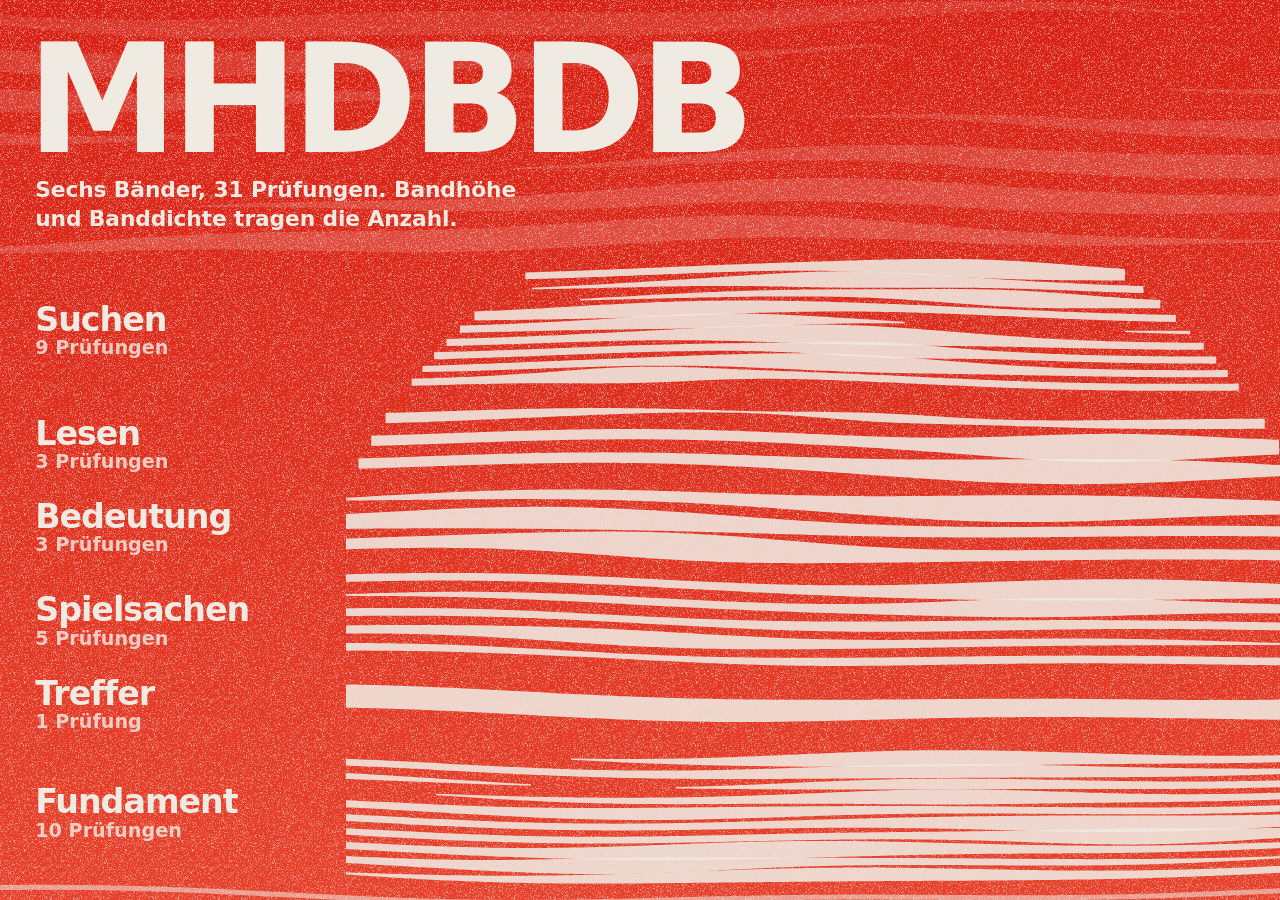
==== prototype/helio-mhdbdb.html @ a0b66c88 "Implement Helio day Gestalten for MHDBDB and Promptotyping; restyle overview in Helio Co-Authored-By" ====
<meta charset="utf-8">
<meta name="viewport" content="width=device-width, initial-scale=1">
<html lang="de">
<title>MHDBDB · Helio</title>
<style>
/* Helio: two inks only. Red ground #d81e12..#e8402a, warm off-white #efeae2.
   Every intermediate value comes from transparency or grain, never from a third hue. */
* { box-sizing: border-box; }
html, body { height: 100%; }
body {
  margin: 0;
  overflow: hidden;
  background: #dd2c1b;
  color: #efeae2;
  font-family: system-ui, -apple-system, 'Segoe UI', Roboto, sans-serif;
  -webkit-user-select: none;
  user-select: none;
  -webkit-text-size-adjust: 100%;
}
canvas { position: fixed; inset: 0; width: 100%; height: 100%; }
#motiv { z-index: 0; }
/* the grain sits above everything, so type and motif share one printed surface */
#korn { z-index: 40; pointer-events: none; mix-blend-mode: normal; }

.szene {
  position: fixed;
  inset: 0;
  z-index: 10;
  display: none;
  overflow: hidden; /* bleed: display type is cut by the frame, never shrunk to fit */
}
.szene.offen { display: block; }

.kopf {
  position: absolute;
  top: clamp(1.4rem, 4vh, 3rem);
  left: 0;
  right: 0;
  padding: 0 clamp(.9rem, 3vw, 2.2rem);
  pointer-events: none;
  z-index: 12;
}
.riesig {
  margin: 0;
  font-weight: 900;
  letter-spacing: -.045em;
  line-height: .84;
  font-size: clamp(3rem, 15vw, 9.5rem);
  margin-left: -.055em; /* optical bleed past the left edge */
  overflow-wrap: anywhere;
}
.szene.kompakt .riesig { font-size: clamp(2.2rem, 8vw, 4.6rem); }
.szene.kompakt .kopf .still { display: none; }
/* Small type stays bold and >= 19px: off-white on this red only clears WCAG
   at the large-text threshold (3:1), so nothing here drops below it. */
.still {
  margin: .7rem 0 0;
  font-weight: 700;
  font-size: clamp(1.2rem, 1.7vw, 1.4rem);
  line-height: 1.35;
  max-width: 34ch;
  letter-spacing: -.005em;
}

.reihen { position: absolute; inset: 0; z-index: 11; pointer-events: none; }
/* A row is the hitbox and never moves. Only the band painted beneath it travels. */
.reihe {
  position: absolute;
  left: 0;
  width: 100%;
  min-height: 44px;
  display: flex;
  align-items: center;
  padding: 0 clamp(.9rem, 3vw, 2.2rem);
  background: none;
  border: 0;
  color: #efeae2;
  font: inherit;
  text-align: left;
  cursor: pointer;
  pointer-events: auto;
}
.reihe .spalte { display: flex; flex-direction: column; gap: .12em; }
.reihe .wort {
  font-weight: 900;
  letter-spacing: -.03em;
  line-height: 1;
  font-size: clamp(1.15rem, 2.6vw, 2.1rem);
  overflow-wrap: anywhere;
}
.reihe .zahl { font-weight: 700; font-size: 1.2rem; line-height: 1; opacity: .82; }
.reihe:focus-visible { outline: 3px solid #efeae2; outline-offset: -5px; }

.zurueck {
  position: absolute;
  top: clamp(.7rem, 2.4vh, 1.6rem);
  right: clamp(.7rem, 2.4vw, 1.6rem);
  width: 56px;
  height: 56px;
  z-index: 30;
  background: none;
  border: 0;
  color: #efeae2;
  font-family: inherit;
  font-weight: 900;
  font-size: 2rem;
  line-height: 1;
  cursor: pointer;
}
.zurueck:focus-visible { outline: 3px solid #efeae2; outline-offset: -4px; }

#fok-flaeche {
  position: absolute;
  inset: 0;
  padding: clamp(4.5rem, 12vh, 8rem) clamp(.9rem, 3vw, 2.2rem) clamp(6rem, 14vh, 9rem);
  display: flex;
  flex-direction: column;
  justify-content: center;
  cursor: pointer;
  z-index: 11;
}
#fok-wort {
  margin: 0;
  font-weight: 900;
  letter-spacing: -.05em;
  line-height: .82;
  font-size: clamp(3.4rem, 19vw, 12rem);
  margin-left: -.06em;
  overflow-wrap: anywhere;
}
#fok-satz { max-width: 30ch; }
#fok-stufen {
  list-style: none;
  margin: clamp(1.4rem, 4vh, 2.6rem) 0 0;
  padding: 0;
  max-width: 46rem;
}
#fok-stufen li { display: flex; align-items: center; gap: .9rem; margin-bottom: .55rem; }
/* the three stations of every spec as a growing band: prepare, act, assert */
#fok-stufen .balken {
  height: 13px;
  flex: 0 0 auto;
  width: var(--w);
  background: #efeae2;
  opacity: var(--o);
}
#fok-stufen .txt { font-weight: 700; font-size: clamp(1.2rem, 1.6vw, 1.35rem); }
#fok-spec {
  margin: clamp(1.1rem, 3vh, 2rem) 0 0;
  font-family: ui-monospace, 'Cascadia Mono', Consolas, monospace;
  font-weight: 700;
  font-size: 1.2rem;
  letter-spacing: -.01em;
}
.hinweis {
  position: absolute;
  left: clamp(.9rem, 3vw, 2.2rem);
  right: clamp(.9rem, 3vw, 2.2rem);
  bottom: clamp(4.6rem, 8vh, 5.4rem);
  margin: 0;
  max-width: none;
  z-index: 12;
  pointer-events: none;
}
#fok-nav {
  position: absolute;
  left: clamp(.5rem, 2vw, 1.6rem);
  bottom: clamp(.5rem, 2vh, 1.4rem);
  display: flex;
  gap: .4rem;
  z-index: 30;
}
#fok-nav button {
  min-width: 64px;
  min-height: 48px;
  background: none;
  border: 0;
  color: #efeae2;
  font-family: inherit;
  font-weight: 900;
  font-size: 1.7rem;
  cursor: pointer;
}
#fok-nav button:focus-visible { outline: 3px solid #efeae2; outline-offset: -4px; }
#fok-nav button[disabled] { opacity: .35; cursor: default; }
</style>

<canvas id="motiv" aria-hidden="true"></canvas>
<canvas id="korn" aria-hidden="true"></canvas>

<section id="uebersicht" class="szene offen" aria-label="Übersicht, sechs Bänder">
  <div class="kopf">
    <h1 class="riesig">MHDBDB</h1>
    <p class="still">Sechs Bänder, 31 Prüfungen. Bandhöhe und Banddichte tragen die Anzahl.</p>
  </div>
  <div class="reihen" id="kat-reihen"></div>
</section>

<section id="kategorie" class="szene" aria-label="Kategorie" inert>
  <div class="kopf">
    <h2 class="riesig" id="kat-wort"></h2>
    <p class="still" id="kat-still"></p>
  </div>
  <div class="reihen" id="test-reihen"></div>
  <button class="zurueck" id="kat-zu" aria-label="Zurück zur Übersicht">↑</button>
</section>

<section id="fokus" class="szene" aria-label="Einzelner Test" inert>
  <div id="fok-flaeche">
    <p class="riesig" id="fok-wort"></p>
    <p class="still" id="fok-satz"></p>
    <ol id="fok-stufen"></ol>
    <p id="fok-spec"></p>
  </div>
  <p class="still hinweis" id="fok-hinweis"></p>
  <div id="fok-nav">
    <button type="button" id="fok-vor" aria-label="Vorheriger Test">←</button>
    <button type="button" id="fok-nach" aria-label="Nächster Test">→</button>
  </div>
  <button class="zurueck" id="fok-zu" aria-label="Zurück zur Kategorie">↑</button>
</section>

<script>
const ROOMS = [
  { wort: 'Suchen', tests: [
    { w: 'Finden', s: 'Die Suche findet dein Wort, auch wenn du nur fast richtig liegst.', f: 'search-engine' },
    { w: 'Vereinfachen', s: 'ô und æ werden vor jeder Suche zu o und a, überall gleich.', f: 'search-normalization' },
    { w: 'Sechs Wege', s: 'Autoren, Werke, Wörter, Begriffe, Gattungen, Namen, alle sechs Suchen liefern.', f: 'search-with-corpus' },
    { w: 'Genau', s: 'Markiert wird genau dein Wort, keine Wörter, die es nur enthalten.', f: 'lemma-matching' },
    { w: 'Teile', s: 'wein findet alle Wörter, in denen wein steckt.', f: 'word-component-search' },
    { w: 'Nähe', s: 'Zwei Wörter nah beieinander, der Abstand wird richtig gemessen.', f: 'proximity-and-resolution' },
    { w: 'Vers', s: 'minne und herze im selben Vers finden.', f: 'multi-lemma-verse' },
    { w: 'Doppelt', s: 'Gibt es ein Wort zweimal, gewinnt das häufigere, wechseln geht immer.', f: 'cooccurrence-ranking' },
    { w: 'Übergabe', s: 'Springst du aus einer Liste in die Suche, kommt genau dein Wort an.', f: 'lemma-occurrence-handoff' },
  ]},
  { wort: 'Lesen', tests: [
    { w: 'Leuchten', s: 'Dein gesuchtes Wort leuchtet farbig im alten Text.', f: 'reading-view' },
    { w: 'Zählen', s: 'Alle Teile des Systems zählen die Wortpositionen exakt gleich.', f: 'position-parity' },
    { w: 'Merken', s: 'Ein gelesener Text ist beim zweiten Mal sofort wieder da.', f: 'tei-caching' },
  ]},
  { wort: 'Bedeutung', tests: [
    { w: 'Zuhause', s: 'Jedes Wort hat eine eigene Seite mit Fundstellen und Links.', f: 'lemma-page' },
    { w: 'Blättern', s: 'Von A bis Z, und jede Stelle hat eine merkbare Adresse.', f: 'woerterbuch' },
    { w: 'Fäden', s: 'Vom Werk zum Autor, vom Wort zum Begriff, alles verknüpft.', f: 'cross-reference-test' },
  ]},
  { wort: 'Spielsachen', tests: [
    { w: 'Reime', s: 'gân reimt auf begân, muot auf guot.', f: 'rhyme-dictionary' },
    { w: 'Enden', s: 'Eine Zählung darüber, wie Verse aufhören.', f: 'verse-ending-profile' },
    { w: 'Namen', s: 'Wie Figuren in den Geschichten genannt werden, mit Belegen.', f: 'naming-explorer' },
    { w: 'Einmal', s: 'Wörter, die im ganzen Korpus nur ein einziges Mal vorkommen.', f: 'hapax-legomena' },
    { w: 'Flut', s: 'Auch riesige Begriffsmengen frieren die Seite nicht ein.', f: 'concept-distribution' },
  ]},
  { wort: 'Treffer', tests: [
    { w: 'Tabelle', s: 'Treffer als Liste oder Tabelle, sortierbar, mitnehmbar, gemerkt.', f: 'results-table' },
  ]},
  { wort: 'Fundament', tests: [
    { w: 'Start', s: 'Die Startseite lädt ohne Fehler, die Suche geht sofort.', f: 'main-site' },
    { w: 'Fangen', s: 'Geht etwas schief, kommt eine Meldung, die Seite lebt weiter.', f: 'error-handling' },
    { w: 'Laden', s: 'Der Korpus mit allen Texten lädt zuverlässig.', f: 'corpus' },
    { w: '667', s: 'Alle 667 Texte kommen wirklich an.', f: 'playground-corpus' },
    { w: 'Werkstatt', s: 'Der Datenbereich startet mit allen Bausteinen.', f: 'playground' },
    { w: 'Register', s: 'Die großen Register laden schnell und vollständig.', f: 'playground-authority-index' },
    { w: 'Rahmen', s: 'Menü und Fußzeile funktionieren auf jeder Unterseite.', f: 'site-chrome' },
    { w: 'Daheim', s: 'Keine fremden Server, alle Bausteine liegen bei der Seite.', f: 'vendor' },
    { w: 'Handy', s: 'Auch auf Handy und Tablet gut bedienbar.', f: 'visual-mobile-test' },
    { w: 'Gleich', s: 'Python und JavaScript vereinfachen Wörter exakt gleich.', f: 'normalization-parity' },
  ]},
];

/* Formal structure of every spec as a three-station process:
   prepare → act → assert. Drawn as a band that grows to full width. */
const STEPS = {
  'search-engine': ['Wort tippen', 'Index befragen', 'Nächstes prüfen'],
  'search-normalization': ['Sonderzeichen rein', 'vereinfachen', 'Gleichheit prüfen'],
  'search-with-corpus': ['Suchart wählen', 'suchen', 'Treffer zählen'],
  'lemma-matching': ['Text laden', 'Wort markieren', 'exakt zählen'],
  'word-component-search': ['Wortteil tippen', 'Komposita sammeln', 'Gruppen prüfen'],
  'proximity-and-resolution': ['zwei Wörter', 'Abstand messen', 'Fenster prüfen'],
  'multi-lemma-verse': ['Vers-Modus an', 'minne + herze', 'Vers prüfen'],
  'cooccurrence-ranking': ['Doppelwort tippen', 'häufigstes wählen', 'Wechsel prüfen'],
  'lemma-occurrence-handoff': ['Liste anklicken', 'Kennung mitgeben', 'Ankunft prüfen'],
  'reading-view': ['Text öffnen', 'Wort markieren', 'Leuchten prüfen'],
  'position-parity': ['Python zählt', 'JavaScript zählt', 'Gleichstand prüfen'],
  'tei-caching': ['Text laden', 'erneut öffnen', 'Speicher prüfen'],
  'lemma-page': ['Seite laden', 'Daten prüfen', 'Links prüfen'],
  'woerterbuch': ['Buchstabe A', 'blättern', 'Adresse prüfen'],
  'cross-reference-test': ['Werk öffnen', 'Faden folgen', 'Ziel prüfen'],
  'rhyme-dictionary': ['Wort geben', 'Reime scannen', 'begân finden'],
  'verse-ending-profile': ['Korpus scannen', 'Endungen zählen', 'Tabelle prüfen'],
  'naming-explorer': ['Werk + Figur', 'Namen sammeln', 'Belege prüfen'],
  'hapax-legomena': ['Korpus zählen', 'Einzelne filtern', 'Fundort prüfen'],
  'concept-distribution': ['Begriff wählen', 'aggregieren', 'flüssig bleiben'],
  'results-table': ['suchen', 'Tabelle schalten', 'sortiert prüfen'],
  'main-site': ['Startseite laden', 'Konsole lauschen', 'still bleiben'],
  'error-handling': ['Fehler auslösen', 'Meldung prüfen', 'weiterleben'],
  'corpus': ['Korpus laden', 'Struktur prüfen', 'Fortschritt sehen'],
  'playground-corpus': ['Playground öffnen', '667 laden', 'Liste prüfen'],
  'playground': ['Seite öffnen', 'Module prüfen', 'Speicher leeren'],
  'playground-authority-index': ['Register laden', 'füllen', 'schnell bleiben'],
  'site-chrome': ['Unterseite öffnen', 'Menü prüfen', 'Fußzeile prüfen'],
  'vendor': ['Seiten scannen', 'Fremdes suchen', 'nichts finden'],
  'visual-mobile-test': ['Handy-Maß setzen', 'rendern', 'Berührung prüfen'],
  'normalization-parity': ['gleiche Wörter', 'beide vereinfachen', 'Gleichheit prüfen'],
};

const WEISS = '239,234,226';
const still = matchMedia('(prefers-reduced-motion: reduce)').matches;
const ZEIT_FEST = 41000; /* frozen frame for reduced motion, a fully valid still */

/* Seeded LCG, no Math.random anywhere: the print stays identical on every load. */
let seed = 20260808;
function rnd() { seed = (seed * 16807) % 2147483647; return seed / 2147483647; }

/* Stable per-test signature: position, amplitude and frequency of its disturbance
   come from the spec filename, so a test always sits in the same place in its band. */
function hash(s) {
  let h = 2166136261;
  for (let i = 0; i < s.length; i++) { h ^= s.charCodeAt(i); h = Math.imul(h, 16777619) >>> 0; }
  return h;
}
function sig(f) {
  const h = hash(f);
  return {
    pos: .22 + ((h & 255) / 255) * .62,
    amp: .45 + (((h >> 8) & 255) / 255) * .55,
    br: .045 + (((h >> 16) & 255) / 255) * .06,
    ph: ((h >> 24) & 255) / 255 * 6.283,
  };
}

/* ---------- canvas plumbing ---------- */
const mc = document.getElementById('motiv'), mg = mc.getContext('2d');
const kc = document.getElementById('korn'), kg = kc.getContext('2d');
let W = 0, H = 0, DPR = 1;

function messen() {
  DPR = Math.min(devicePixelRatio || 1, 2);
  W = innerWidth; H = innerHeight;
  for (const [c, g] of [[mc, mg], [kc, kg]]) {
    c.width = Math.round(W * DPR); c.height = Math.round(H * DPR);
    g.setTransform(DPR, 0, 0, DPR, 0, 0);
  }
}

/* Grain tiles: monochrome speckle of the off-white, pre-rendered once and
   cycled at a low rate so the surface lives without anything moving. */
const KACHELN = [];
function kornBauen() {
  KACHELN.length = 0;
  for (let k = 0; k < 4; k++) {
    const t = document.createElement('canvas');
    t.width = t.height = 168;
    const g = t.getContext('2d');
    const img = g.createImageData(168, 168);
    const d = img.data;
    for (let i = 0; i < d.length; i += 4) {
      const v = rnd();
      d[i] = 239; d[i + 1] = 234; d[i + 2] = 226;
      d[i + 3] = v > .52 ? Math.round(Math.pow((v - .52) / .48, 1.6) * 128) : 0;
    }
    g.putImageData(img, 0, 0);
    KACHELN.push(g.createPattern(t, 'repeat'));
  }
}
let kornIdx = 0;
function kornFuellen() {
  kg.clearRect(0, 0, W, H);
  kg.fillStyle = KACHELN[kornIdx];
  kg.fillRect(0, 0, W, H);
}

/* ---------- band drawing ---------- */
/* One band, sampled across x. Where the disturbance pinches the band shut,
   the run breaks: the interruption is the carrier of meaning, not decoration. */
function band(g, y, dicke, cfg) {
  const [x0, x1] = cfg.spanne(y);
  if (x1 - x0 < 3) return;
  const schritt = 5;
  let ot = [], ob = [];
  const fertig = () => {
    if (ot.length > 1) {
      g.beginPath();
      g.moveTo(ot[0][0], ot[0][1]);
      for (let i = 1; i < ot.length; i++) g.lineTo(ot[i][0], ot[i][1]);
      for (let i = ob.length - 1; i >= 0; i--) g.lineTo(ob[i][0], ob[i][1]);
      g.closePath();
      g.fill();
    }
    ot = []; ob = [];
  };
  g.fillStyle = 'rgba(' + WEISS + ',' + cfg.alpha + ')';
  for (let x = x0; x <= x1 + schritt; x += schritt) {
    const xx = Math.min(x, x1);
    const o = cfg.welle(xx, y);
    const s = cfg.stoer(xx, y);
    const t = y - dicke / 2 + o - s, b = y + dicke / 2 + o + s;
    if (b - t > 1.4) { ot.push([xx, t]); ob.push([xx, b]); } else fertig();
  }
  fertig();
}

/* ---------- layout ---------- */
let RECTS = [];       /* current row rectangles, shared by DOM hitboxes and canvas */
let modus = 'uebersicht';
let aktiv = -1;       /* hovered or focused row, its disturbance swells */
let kreis = null;     /* circular envelope of the overview sun */
let feldX = 0;

function kopfUnterkante(szene) {
  const k = szene.querySelector('.kopf');
  return k ? k.getBoundingClientRect().bottom : H * .3;
}

function layouten() {
  const szene = document.querySelector('.szene.offen');
  if (!szene) return;
  feldX = Math.min(Math.max(W * .34, 148), 340); /* the words keep their own field */
  const n = modus === 'uebersicht' ? ROOMS.length
          : modus === 'kategorie' ? aktRaum.tests.length : 0;
  RECTS = [];
  kreis = null;
  if (!n) { zeilenSetzen(szene, []); return; }

  szene.classList.remove('kompakt');
  let oben = kopfUnterkante(szene) + Math.min(24, H * .03);
  let spanne = H - 10 - oben;
  if (spanne / n < 48) {                      /* display type yields to the hitboxes */
    szene.classList.add('kompakt');
    oben = kopfUnterkante(szene) + 14;
    spanne = H - 8 - oben;
  }
  let hoehen = [];
  if (modus === 'uebersicht') {
    /* Height carries the count, but every band keeps a floor so no row
       falls under the 44px target. Density inside the band carries it exactly. */
    const summe = ROOMS.reduce((a, r) => a + r.tests.length, 0);
    for (const r of ROOMS) hoehen.push(spanne * (.5 / ROOMS.length + .5 * r.tests.length / summe));
  } else {
    for (let i = 0; i < n; i++) hoehen.push(spanne / n);
  }
  /* No row ever falls under the 44px target: scale the whole stack instead of
     clipping single rows, so the proportions keep carrying the counts. */
  const kleinste = Math.min(...hoehen);
  if (kleinste < 44) hoehen = hoehen.map(h => h * 44 / kleinste);
  const gesamt = hoehen.reduce((a, b) => a + b, 0);
  let y = Math.max(6, Math.min(oben, H - 8 - gesamt));
  spanne = gesamt;
  for (let i = 0; i < n; i++) {
    RECTS.push({ y0: y, y1: y + hoehen[i], i });
    y += hoehen[i];
  }
  oben = RECTS[0].y0;
  if (modus === 'uebersicht') {
    /* A rising sun: the crown sits just above the first band, the disc widens
       downward and is cut by the bottom edge. R is solved so the widest chord
       lands exactly on the field, which lets the arc stay visible on any screen. */
    const krone = oben - spanne * .12;
    const sp2 = oben + spanne - krone;
    const hwMax = Math.max(60, (W - feldX - 14) * .53);
    const R = (hwMax * hwMax + sp2 * sp2) / (2 * sp2);
    kreis = { cx: feldX + 14 + hwMax * .96, cy: krone + R, R };
  }
  zeilenSetzen(szene, RECTS);
}

function zeilenSetzen(szene, rects) {
  const reihen = szene.querySelectorAll('.reihe');
  reihen.forEach((b, i) => {
    const r = rects[i];
    if (!r) return;
    b.style.top = r.y0.toFixed(1) + 'px';
    b.style.height = (r.y1 - r.y0).toFixed(1) + 'px';
    const sp = b.querySelector('.spalte');
    if (sp) sp.style.maxWidth = (feldX - 26) + 'px';
  });
}

/* ---------- the motif ---------- */
function grund(g) {
  const lg = g.createLinearGradient(0, 0, 0, H);
  lg.addColorStop(0, '#d81e12');
  lg.addColorStop(1, '#e8402a');
  g.fillStyle = lg;
  g.fillRect(0, 0, W, H);
}

function wellen(t, k, amp, sp) {
  return (x, y) => amp * Math.sin(x * k + t * sp + y * .006)
                 + amp * .42 * Math.sin(x * k * 2.6 - t * sp * .7 + y * .011);
}

function himmel(g, t, oben) {
  /* faint cloud bands above the motif, the quiet part of the surface */
  const w = wellen(t, .0042, 9, .000055);
  for (let i = 0; i < 7; i++) {
    const y = oben * (i + .5) / 7;
    band(g, y, oben / 26, {
      alpha: .1 + i * .012,
      spanne: () => [-40, W + 40],
      welle: w,
      stoer: (x, y2) => 7 * Math.sin(x * .0031 + t * .00004 + i),
    });
  }
}

function zeichnen(t) {
  const g = mg;
  g.clearRect(0, 0, W, H);
  grund(g);
  const oben = RECTS.length ? RECTS[0].y0 : H * .3;
  himmel(g, t, Math.max(oben, 60));

  if (modus === 'uebersicht') {
    const w = wellen(t, .0036, 7, .00005);
    const spanne = (y) => {
      const dy = y - kreis.cy;
      const hw = Math.sqrt(Math.max(0, kreis.R * kreis.R - dy * dy));
      return [Math.max(feldX + 6, kreis.cx - hw), kreis.cx + hw];
    };
    RECTS.forEach((r, gi) => {
      const raum = ROOMS[gi];
      const n = raum.tests.length;
      const h = (r.y1 - r.y0) * .84;   /* gap between groups: six readable bands */
      const y0 = r.y0 + (r.y1 - r.y0 - h) / 2;
      const schritt = h / n;
      const dicke = Math.max(2.5, schritt * (n > 5 ? .52 : .44));
      const heiss = gi === aktiv;
      const bulges = raum.tests.map(tt => sig(tt.f));
      for (let k = 0; k < n; k++) {
        const y = y0 + schritt * (k + .5);
        band(g, y, dicke, {
          alpha: heiss ? 1 : .88,
          spanne,
          welle: w,
          stoer: (x, y2) => {
            const [a, b] = spanne(y2);
            const bw = Math.max(60, (b - a));
            const s = bulges[k];
            const px = a + bw * s.pos;
            const sw = bw * s.br * 2.4;
            const d = (x - px) / sw;
            return s.amp * dicke * (heiss ? 1.5 : .9) * Math.exp(-d * d)
                 - dicke * .55 * Math.pow(Math.max(0, Math.sin(x * .0026 + t * .00003 + s.ph)), 6);
          },
        });
      }
    });
    /* horizon: the one continuous band, bleeding past both edges */
    const hy = RECTS.length ? RECTS[RECTS.length - 1].y1 + 4 : H - 20;
    if (hy < H - 2) {
      band(g, hy, 5, { alpha: .55, spanne: () => [-40, W + 40], welle: w, stoer: () => 0 });
    }
  } else if (modus === 'kategorie') {
    const w = wellen(t, .0034, 6, .000045);
    const spanne = () => [feldX + 6, W + 60];
    RECTS.forEach((r, i) => {
      const tt = aktRaum.tests[i];
      const s = sig(tt.f);
      const h = r.y1 - r.y0;
      const dicke = Math.max(4, h * .34);
      const heiss = i === aktiv;
      const [a, b] = spanne();
      const px = a + (b - a) * s.pos;
      const sw = (b - a) * s.br * 2.6;
      band(g, r.y0 + h / 2, dicke, {
        alpha: heiss ? 1 : .84,
        spanne,
        welle: w,
        stoer: (x) => {
          const d = (x - px) / sw;
          return s.amp * dicke * (heiss ? 2.1 : 1.25) * Math.exp(-d * d)
               - dicke * .6 * Math.pow(Math.max(0, Math.sin(x * .0024 + t * .000028 + s.ph)), 6);
        },
      });
      /* denser echo below each band: density as depth */
      band(g, r.y0 + h / 2 + dicke * 1.5, Math.max(1.5, dicke * .18), {
        alpha: .3, spanne, welle: w, stoer: () => 0,
      });
    });
  } else {
    /* focus: the field goes quiet so the word can carry the screen alone */
    const w = wellen(t, .003, 8, .00004);
    const s = aktTest ? sig(aktTest.f) : { pos: .5, amp: 1, br: .07, ph: 0 };
    for (let i = 0; i < 16; i++) {
      const y = H * (i + .5) / 16;
      const dicke = 4 + i * .9;
      band(g, y, dicke, {
        alpha: .13 + i * .006,
        spanne: () => [-40, W + 40],
        welle: w,
        stoer: (x) => {
          const px = W * s.pos, sw = W * s.br * 3;
          const d = (x - px) / sw;
          return s.amp * dicke * .8 * Math.exp(-d * d);
        },
      });
    }
  }
}

/* ---------- scenes ---------- */
const szenen = {
  uebersicht: document.getElementById('uebersicht'),
  kategorie: document.getElementById('kategorie'),
  fokus: document.getElementById('fokus'),
};
let aktRaum = null, aktTest = null, idx = -1;

function zeige(name, fokusZiel) {
  modus = name;
  for (const [k, el] of Object.entries(szenen)) {
    const an = k === name;
    el.classList.toggle('offen', an);
    el.inert = !an;
  }
  aktiv = -1;
  layouten();
  neuZeichnen();
  if (fokusZiel) fokusZiel.focus();
}

function zahlwort(n) { return n + (n === 1 ? ' Prüfung' : ' Prüfungen'); }

/* overview rows */
const katReihen = document.getElementById('kat-reihen');
ROOMS.forEach((r, i) => {
  const b = document.createElement('button');
  b.type = 'button';
  b.className = 'reihe';
  b.setAttribute('aria-label', r.wort + ', ' + zahlwort(r.tests.length) + ', Band öffnen');
  b.innerHTML = '<span class="spalte"><span class="wort"></span><span class="zahl"></span></span>';
  b.querySelector('.wort').textContent = r.wort;
  b.querySelector('.zahl').textContent = zahlwort(r.tests.length);
  b.addEventListener('click', () => raumOeffnen(i));
  b.addEventListener('pointerenter', () => { aktiv = i; if (still) neuZeichnen(); });
  b.addEventListener('pointerleave', () => { aktiv = -1; if (still) neuZeichnen(); });
  b.addEventListener('focus', () => { aktiv = i; if (still) neuZeichnen(); });
  b.addEventListener('blur', () => { aktiv = -1; if (still) neuZeichnen(); });
  katReihen.appendChild(b);
});

const testReihen = document.getElementById('test-reihen');
function raumOeffnen(i) {
  aktRaum = ROOMS[i];
  document.getElementById('kat-wort').textContent = aktRaum.wort;
  document.getElementById('kat-still').textContent =
    zahlwort(aktRaum.tests.length) + ' als Störungen im Band. Antippen für den einzelnen Test.';
  testReihen.innerHTML = '';
  aktRaum.tests.forEach((t, k) => {
    const b = document.createElement('button');
    b.type = 'button';
    b.className = 'reihe';
    b.setAttribute('aria-label', 'Test ' + (k + 1) + ' von ' + aktRaum.tests.length + ': ' + t.w);
    b.innerHTML = '<span class="spalte"><span class="wort"></span></span>';
    b.querySelector('.wort').textContent = t.w;
    b.addEventListener('click', () => fokus(k));
    b.addEventListener('pointerenter', () => { aktiv = k; if (still) neuZeichnen(); });
    b.addEventListener('pointerleave', () => { aktiv = -1; if (still) neuZeichnen(); });
    b.addEventListener('focus', () => { aktiv = k; if (still) neuZeichnen(); });
    b.addEventListener('blur', () => { aktiv = -1; if (still) neuZeichnen(); });
    testReihen.appendChild(b);
  });
  zeige('kategorie', testReihen.firstElementChild);
}

const stufenListe = document.getElementById('fok-stufen');
function fokus(k) {
  idx = k;
  aktTest = aktRaum.tests[k];
  document.getElementById('fok-wort').textContent = aktTest.w;
  document.getElementById('fok-satz').textContent = aktTest.s;
  const steps = STEPS[aktTest.f] || ['öffnen', 'handeln', 'prüfen'];
  stufenListe.innerHTML = '';
  steps.forEach((s, i) => {
    const li = document.createElement('li');
    const bal = document.createElement('span');
    bal.className = 'balken';
    bal.style.setProperty('--w', (18 + i * 12) + '%');
    bal.style.setProperty('--o', (.4 + i * .3).toFixed(2));
    const tx = document.createElement('span');
    tx.className = 'txt';
    tx.textContent = s;
    li.append(bal, tx);
    stufenListe.appendChild(li);
  });
  document.getElementById('fok-spec').textContent = aktTest.f + '.spec.js';
  document.getElementById('fok-hinweis').textContent =
    aktRaum.wort + ' · Test ' + (k + 1) + ' von ' + aktRaum.tests.length + ' · Pfeiltasten weiter, Esc zurück';
  document.getElementById('fok-vor').disabled = k === 0;
  document.getElementById('fok-nach').disabled = k === aktRaum.tests.length - 1;
  zeige('fokus', document.getElementById('fok-zu'));
}

document.getElementById('kat-zu').addEventListener('click', () => {
  zeige('uebersicht', katReihen.children[ROOMS.indexOf(aktRaum)] || null);
});
document.getElementById('fok-zu').addEventListener('click', () => {
  zeige('kategorie', testReihen.children[idx] || null);
});
document.getElementById('fok-vor').addEventListener('click', (e) => { e.stopPropagation(); if (idx > 0) fokus(idx - 1); });
document.getElementById('fok-nach').addEventListener('click', (e) => { e.stopPropagation(); if (idx + 1 < aktRaum.tests.length) fokus(idx + 1); });
document.getElementById('fok-flaeche').addEventListener('click', () => {
  if (idx + 1 < aktRaum.tests.length) fokus(idx + 1);
  else zeige('kategorie', testReihen.children[idx] || null);
});

addEventListener('keydown', e => {
  if (e.key === 'Escape') {
    if (modus === 'fokus') document.getElementById('fok-zu').click();
    else if (modus === 'kategorie') document.getElementById('kat-zu').click();
    return;
  }
  if (modus !== 'fokus') return;
  if (e.key === 'ArrowRight' && idx + 1 < aktRaum.tests.length) { e.preventDefault(); fokus(idx + 1); }
  if (e.key === 'ArrowLeft' && idx > 0) { e.preventDefault(); fokus(idx - 1); }
});

/* ---------- loop ---------- */
function neuZeichnen() { if (still) zeichnen(ZEIT_FEST); }

let letzt = 0, kornLetzt = 0;
function tick(ts) {
  if (ts - letzt > 60) { letzt = ts; zeichnen(ts); }
  if (ts - kornLetzt > 200) {
    kornLetzt = ts;
    kornIdx = (kornIdx + 1) % KACHELN.length;
    kornFuellen();
  }
  requestAnimationFrame(tick);
}

let resizeTimer = 0;
addEventListener('resize', () => {
  clearTimeout(resizeTimer);
  resizeTimer = setTimeout(() => {
    messen(); kornFuellen(); layouten(); neuZeichnen();
  }, 120);
});

messen();
kornBauen();
kornFuellen();
layouten();
if (still) zeichnen(ZEIT_FEST); else requestAnimationFrame(tick);
</script>
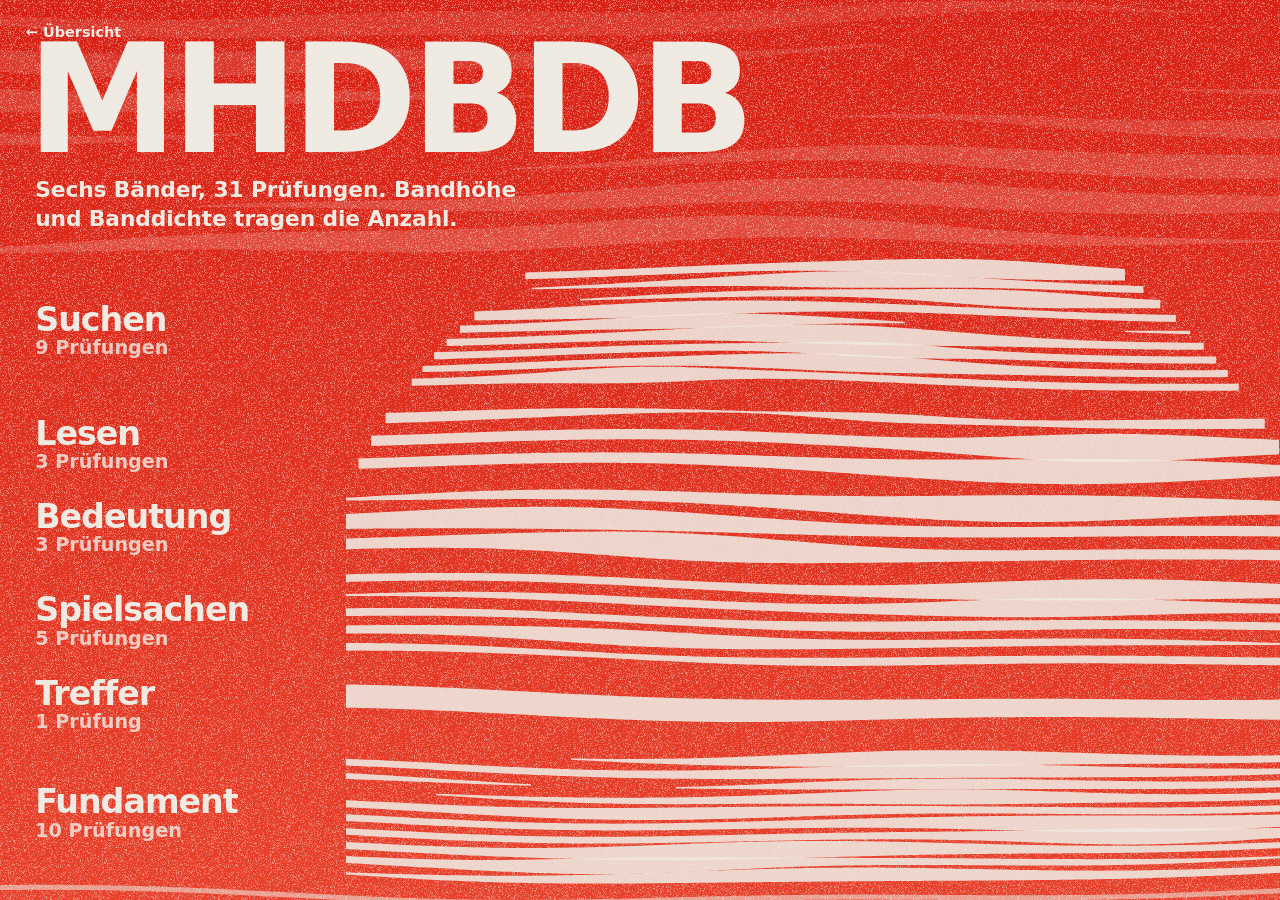
==== commit e328cd6d: "Build sky and planet Gestalten, guided overview, knowledge vault per Promptotyping convention Co-Aut" ====
--- a/prototype/helio-mhdbdb.html
+++ b/prototype/helio-mhdbdb.html
@@ -743,3 +743,4 @@
 layouten();
 if (still) zeichnen(ZEIT_FEST); else requestAnimationFrame(tick);
 </script>
+<a href="index.html" style="position:fixed;top:10px;left:14px;z-index:99;font-family:system-ui,sans-serif;font-size:.9rem;font-weight:700;color:#efeae2;text-decoration:none;padding:10px 12px;min-height:44px;display:flex;align-items:center;">&#8592; &#220;bersicht</a>
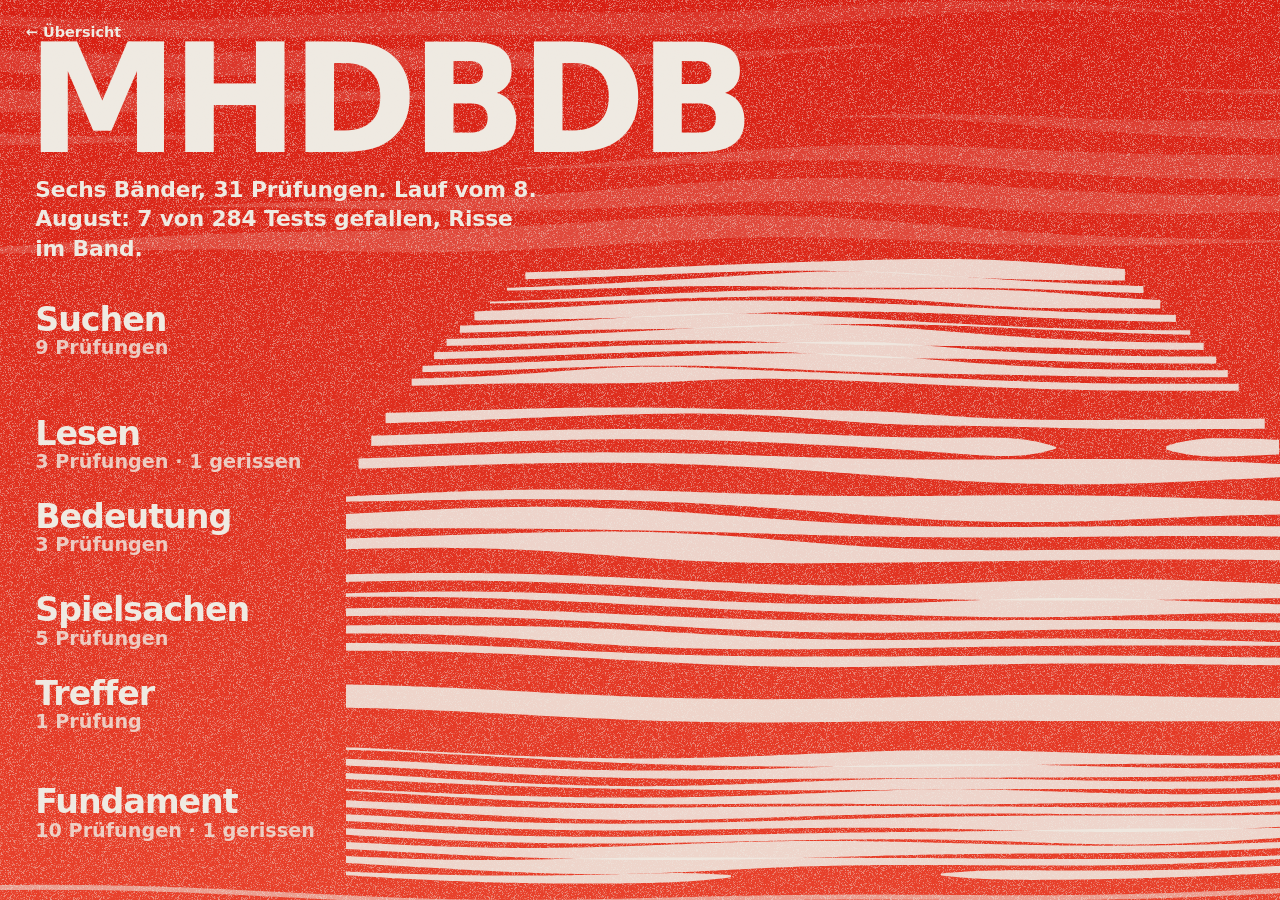
==== commit ab75948d: "Feed real Playwright run into Helio bands; make Helio the lead aesthetic, drop himmel from navigatio" ====
--- a/prototype/helio-mhdbdb.html
+++ b/prototype/helio-mhdbdb.html
@@ -303,6 +303,31 @@
   'normalization-parity': ['gleiche Wörter', 'beide vereinfachen', 'Gleichheit prüfen'],
 };
 
+/* ---------- real test run ----------
+   daten/testlauf.json is written by scripts/testlauf-ingest.mjs from the
+   Playwright JSON report. Without the file no view claims any state; with it,
+   a failed spec tears its band at the very spot of its swell, a flaky one
+   gets a notch. Two inks stay two inks: the break carries the meaning. */
+let LAUF = null;
+function stand(f) { return LAUF ? (LAUF.specs[f] || null) : null; }
+function riss(st) { return st ? (st.gefallen ? 2.6 : st.flaky ? .9 : 0) : 0; }
+function standWort(st) {
+  if (!st) return '';
+  if (st.gefallen) return st.gefallen + ' von ' + st.gesamt + ' gefallen';
+  if (st.flaky) return 'bestanden, ' + st.flaky + ' erst im zweiten Versuch';
+  if (st.uebersprungen === st.gesamt) return 'übersprungen';
+  return st.gesamt === 1 ? 'bestanden' : 'alle ' + st.gesamt + ' bestanden';
+}
+function laufDatum() {
+  return LAUF && LAUF.lauf.start
+    ? new Date(LAUF.lauf.start).toLocaleDateString('de-AT', { day: 'numeric', month: 'long' })
+    : '';
+}
+fetch('daten/testlauf.json')
+  .then(r => (r.ok ? r.json() : null))
+  .then(d => { if (d) { LAUF = d; laufAnzeigen(); } })
+  .catch(() => {});
+
 const WEISS = '239,234,226';
 const still = matchMedia('(prefers-reduced-motion: reduce)').matches;
 const ZEIT_FEST = 41000; /* frozen frame for reduced motion, a fully valid still */
@@ -526,10 +551,12 @@
       const dicke = Math.max(2.5, schritt * (n > 5 ? .52 : .44));
       const heiss = gi === aktiv;
       const bulges = raum.tests.map(tt => sig(tt.f));
+      const staende = raum.tests.map(tt => stand(tt.f));
       for (let k = 0; k < n; k++) {
         const y = y0 + schritt * (k + .5);
+        const st = staende[k];
         band(g, y, dicke, {
-          alpha: heiss ? 1 : .88,
+          alpha: (heiss ? 1 : .88) * (st && st.uebersprungen === st.gesamt ? .4 : 1),
           spanne,
           welle: w,
           stoer: (x, y2) => {
@@ -539,8 +566,12 @@
             const px = a + bw * s.pos;
             const sw = bw * s.br * 2.4;
             const d = (x - px) / sw;
+            const dr = (x - px) / (sw * .42);
+            /* with run data only a real failure may sever the band, the decorative
+               pinch just thins it; without data the old full pinch stays */
             return s.amp * dicke * (heiss ? 1.5 : .9) * Math.exp(-d * d)
-                 - dicke * .55 * Math.pow(Math.max(0, Math.sin(x * .0026 + t * .00003 + s.ph)), 6);
+                 - dicke * (LAUF ? .38 : .55) * Math.pow(Math.max(0, Math.sin(x * .0026 + t * .00003 + s.ph)), 6)
+                 - riss(st) * dicke * Math.exp(-dr * dr);
           },
         });
       }
@@ -559,17 +590,20 @@
       const h = r.y1 - r.y0;
       const dicke = Math.max(4, h * .34);
       const heiss = i === aktiv;
+      const st = stand(tt.f);
       const [a, b] = spanne();
       const px = a + (b - a) * s.pos;
       const sw = (b - a) * s.br * 2.6;
       band(g, r.y0 + h / 2, dicke, {
-        alpha: heiss ? 1 : .84,
+        alpha: (heiss ? 1 : .84) * (st && st.uebersprungen === st.gesamt ? .4 : 1),
         spanne,
         welle: w,
         stoer: (x) => {
           const d = (x - px) / sw;
+          const dr = (x - px) / (sw * .42);
           return s.amp * dicke * (heiss ? 2.1 : 1.25) * Math.exp(-d * d)
-               - dicke * .6 * Math.pow(Math.max(0, Math.sin(x * .0024 + t * .000028 + s.ph)), 6);
+               - dicke * (LAUF ? .4 : .6) * Math.pow(Math.max(0, Math.sin(x * .0024 + t * .000028 + s.ph)), 6)
+               - riss(st) * dicke * Math.exp(-dr * dr);
         },
       });
       /* denser echo below each band: density as depth */
@@ -581,6 +615,7 @@
     /* focus: the field goes quiet so the word can carry the screen alone */
     const w = wellen(t, .003, 8, .00004);
     const s = aktTest ? sig(aktTest.f) : { pos: .5, amp: 1, br: .07, ph: 0 };
+    const st = aktTest ? stand(aktTest.f) : null;
     for (let i = 0; i < 16; i++) {
       const y = H * (i + .5) / 16;
       const dicke = 4 + i * .9;
@@ -591,7 +626,9 @@
         stoer: (x) => {
           const px = W * s.pos, sw = W * s.br * 3;
           const d = (x - px) / sw;
-          return s.amp * dicke * .8 * Math.exp(-d * d);
+          const dr = (x - px) / (sw * .38);
+          return s.amp * dicke * .8 * Math.exp(-d * d)
+               - riss(st) * dicke * Math.exp(-dr * dr);
         },
       });
     }
@@ -639,20 +676,52 @@
   katReihen.appendChild(b);
 });
 
+/* Once the run data is there, the words say what the bands already show. */
+function laufAnzeigen() {
+  const l = LAUF.lauf;
+  document.querySelector('#uebersicht .kopf .still').textContent =
+    'Sechs Bänder, 31 Prüfungen. Lauf vom ' + laufDatum() + ': ' +
+    (l.gefallen ? l.gefallen + ' von ' + l.gesamt + ' Tests gefallen, Risse im Band.'
+                : 'alle ' + l.gesamt + ' Tests bestanden.');
+  ROOMS.forEach((r, i) => {
+    const kaputt = r.tests.filter(tt => { const st = stand(tt.f); return st && st.gefallen; }).length;
+    const b = katReihen.children[i];
+    const zusatz = kaputt ? ' · ' + kaputt + ' gerissen' : '';
+    b.querySelector('.zahl').textContent = zahlwort(r.tests.length) + zusatz;
+    b.setAttribute('aria-label', r.wort + ', ' + zahlwort(r.tests.length) +
+      (kaputt ? ', ' + kaputt + ' davon gefallen' : ', alle bestanden') + ', Band öffnen');
+  });
+  neuZeichnen();
+}
+
 const testReihen = document.getElementById('test-reihen');
 function raumOeffnen(i) {
   aktRaum = ROOMS[i];
   document.getElementById('kat-wort').textContent = aktRaum.wort;
+  const kaputt = LAUF
+    ? aktRaum.tests.filter(tt => { const st = stand(tt.f); return st && st.gefallen; }).length
+    : 0;
   document.getElementById('kat-still').textContent =
-    zahlwort(aktRaum.tests.length) + ' als Störungen im Band. Antippen für den einzelnen Test.';
+    zahlwort(aktRaum.tests.length) + ' als Störungen im Band. ' +
+    (LAUF ? (kaputt ? (kaputt === 1 ? 'Eine ist gefallen, ihr Band reißt.' : kaputt + ' sind gefallen, ihre Bänder reißen.')
+                    : 'Alle bestanden.') + ' ' : '') +
+    'Antippen für den einzelnen Test.';
   testReihen.innerHTML = '';
   aktRaum.tests.forEach((t, k) => {
     const b = document.createElement('button');
     b.type = 'button';
     b.className = 'reihe';
-    b.setAttribute('aria-label', 'Test ' + (k + 1) + ' von ' + aktRaum.tests.length + ': ' + t.w);
+    const stT = stand(t.f);
+    b.setAttribute('aria-label', 'Test ' + (k + 1) + ' von ' + aktRaum.tests.length + ': ' + t.w +
+      (stT ? ', ' + standWort(stT) : ''));
     b.innerHTML = '<span class="spalte"><span class="wort"></span></span>';
     b.querySelector('.wort').textContent = t.w;
+    if (stT && (stT.gefallen || stT.flaky || stT.uebersprungen === stT.gesamt)) {
+      const z = document.createElement('span');
+      z.className = 'zahl';
+      z.textContent = standWort(stT);
+      b.querySelector('.spalte').appendChild(z);
+    }
     b.addEventListener('click', () => fokus(k));
     b.addEventListener('pointerenter', () => { aktiv = k; if (still) neuZeichnen(); });
     b.addEventListener('pointerleave', () => { aktiv = -1; if (still) neuZeichnen(); });
@@ -683,7 +752,9 @@
     li.append(bal, tx);
     stufenListe.appendChild(li);
   });
-  document.getElementById('fok-spec').textContent = aktTest.f + '.spec.js';
+  const stF = stand(aktTest.f);
+  document.getElementById('fok-spec').textContent = aktTest.f + '.spec.js' +
+    (stF ? ' · ' + standWort(stF) + ' · Lauf vom ' + laufDatum() : '');
   document.getElementById('fok-hinweis').textContent =
     aktRaum.wort + ' · Test ' + (k + 1) + ' von ' + aktRaum.tests.length + ' · Pfeiltasten weiter, Esc zurück';
   document.getElementById('fok-vor').disabled = k === 0;
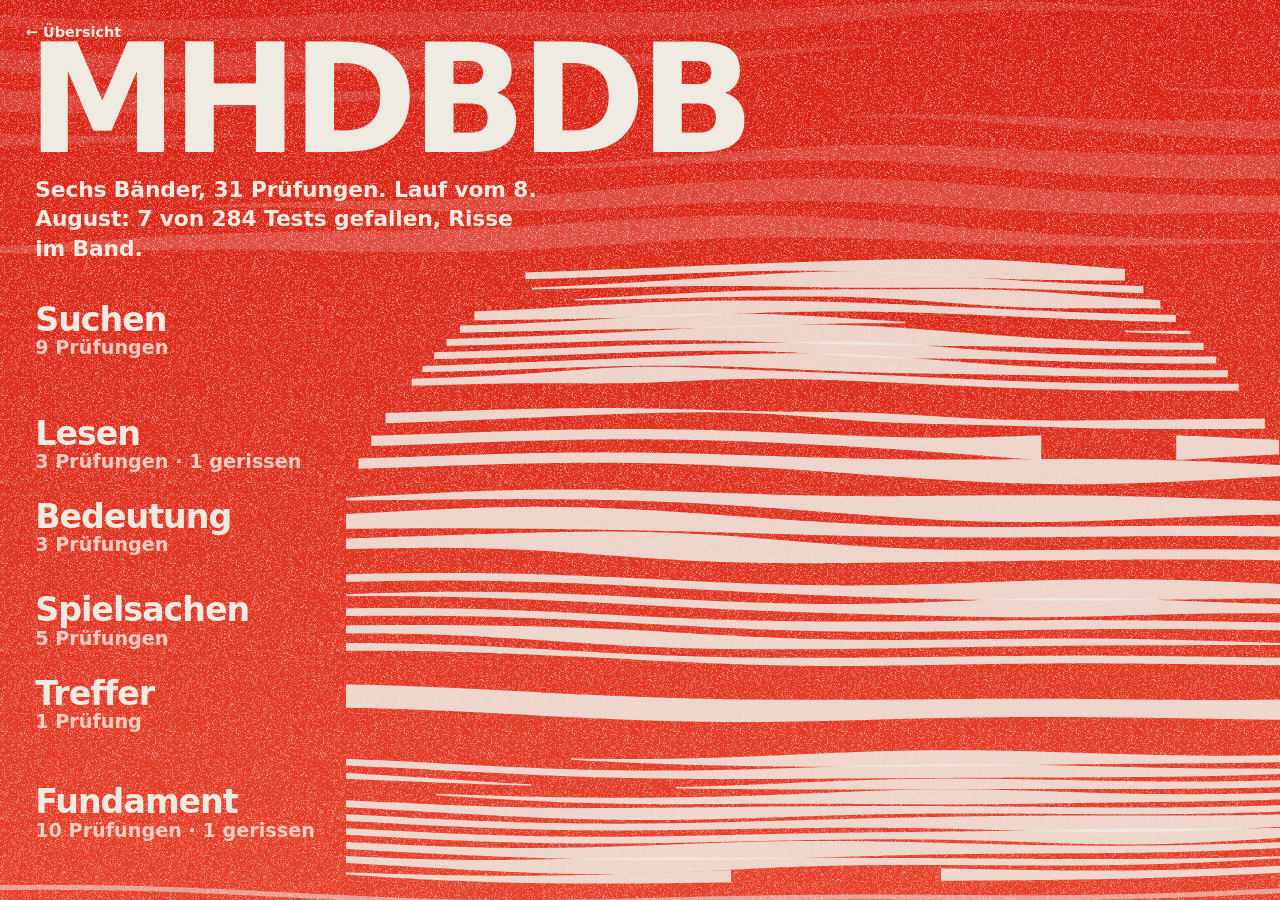
==== commit bcc413a5: "Failure marker is a hard straight cut; restore full organic pinch roundness Co-Authored-By: Claude F" ====
--- a/prototype/helio-mhdbdb.html
+++ b/prototype/helio-mhdbdb.html
@@ -310,7 +310,9 @@
    gets a notch. Two inks stay two inks: the break carries the meaning. */
 let LAUF = null;
 function stand(f) { return LAUF ? (LAUF.specs[f] || null) : null; }
-function riss(st) { return st ? (st.gefallen ? 2.6 : st.flaky ? .9 : 0) : 0; }
+/* cut depth in band thicknesses: > .5 severs (failed), .35 leaves a thin
+   sharp-edged sliver (flaky), 0 keeps the band whole */
+function riss(st) { return st ? (st.gefallen ? 2.6 : st.flaky ? .35 : 0) : 0; }
 function standWort(st) {
   if (!st) return '';
   if (st.gefallen) return st.gefallen + ' von ' + st.gesamt + ' gefallen';
@@ -566,12 +568,12 @@
             const px = a + bw * s.pos;
             const sw = bw * s.br * 2.4;
             const d = (x - px) / sw;
-            const dr = (x - px) / (sw * .42);
-            /* with run data only a real failure may sever the band, the decorative
-               pinch just thins it; without data the old full pinch stays */
+            /* failure is a hard straight cut through the swell: in an image where
+               everything tapers organically, the sharp edge alone means broken */
+            const schnitt = riss(st) && Math.abs(x - px) < sw * .45 ? riss(st) * dicke : 0;
             return s.amp * dicke * (heiss ? 1.5 : .9) * Math.exp(-d * d)
-                 - dicke * (LAUF ? .38 : .55) * Math.pow(Math.max(0, Math.sin(x * .0026 + t * .00003 + s.ph)), 6)
-                 - riss(st) * dicke * Math.exp(-dr * dr);
+                 - dicke * .55 * Math.pow(Math.max(0, Math.sin(x * .0026 + t * .00003 + s.ph)), 6)
+                 - schnitt;
           },
         });
       }
@@ -600,10 +602,10 @@
         welle: w,
         stoer: (x) => {
           const d = (x - px) / sw;
-          const dr = (x - px) / (sw * .42);
+          const schnitt = riss(st) && Math.abs(x - px) < sw * .45 ? riss(st) * dicke : 0;
           return s.amp * dicke * (heiss ? 2.1 : 1.25) * Math.exp(-d * d)
-               - dicke * (LAUF ? .4 : .6) * Math.pow(Math.max(0, Math.sin(x * .0024 + t * .000028 + s.ph)), 6)
-               - riss(st) * dicke * Math.exp(-dr * dr);
+               - dicke * .6 * Math.pow(Math.max(0, Math.sin(x * .0024 + t * .000028 + s.ph)), 6)
+               - schnitt;
         },
       });
       /* denser echo below each band: density as depth */
@@ -626,9 +628,8 @@
         stoer: (x) => {
           const px = W * s.pos, sw = W * s.br * 3;
           const d = (x - px) / sw;
-          const dr = (x - px) / (sw * .38);
-          return s.amp * dicke * .8 * Math.exp(-d * d)
-               - riss(st) * dicke * Math.exp(-dr * dr);
+          const schnitt = riss(st) && Math.abs(x - px) < sw * .40 ? riss(st) * dicke : 0;
+          return s.amp * dicke * .8 * Math.exp(-d * d) - schnitt;
         },
       });
     }
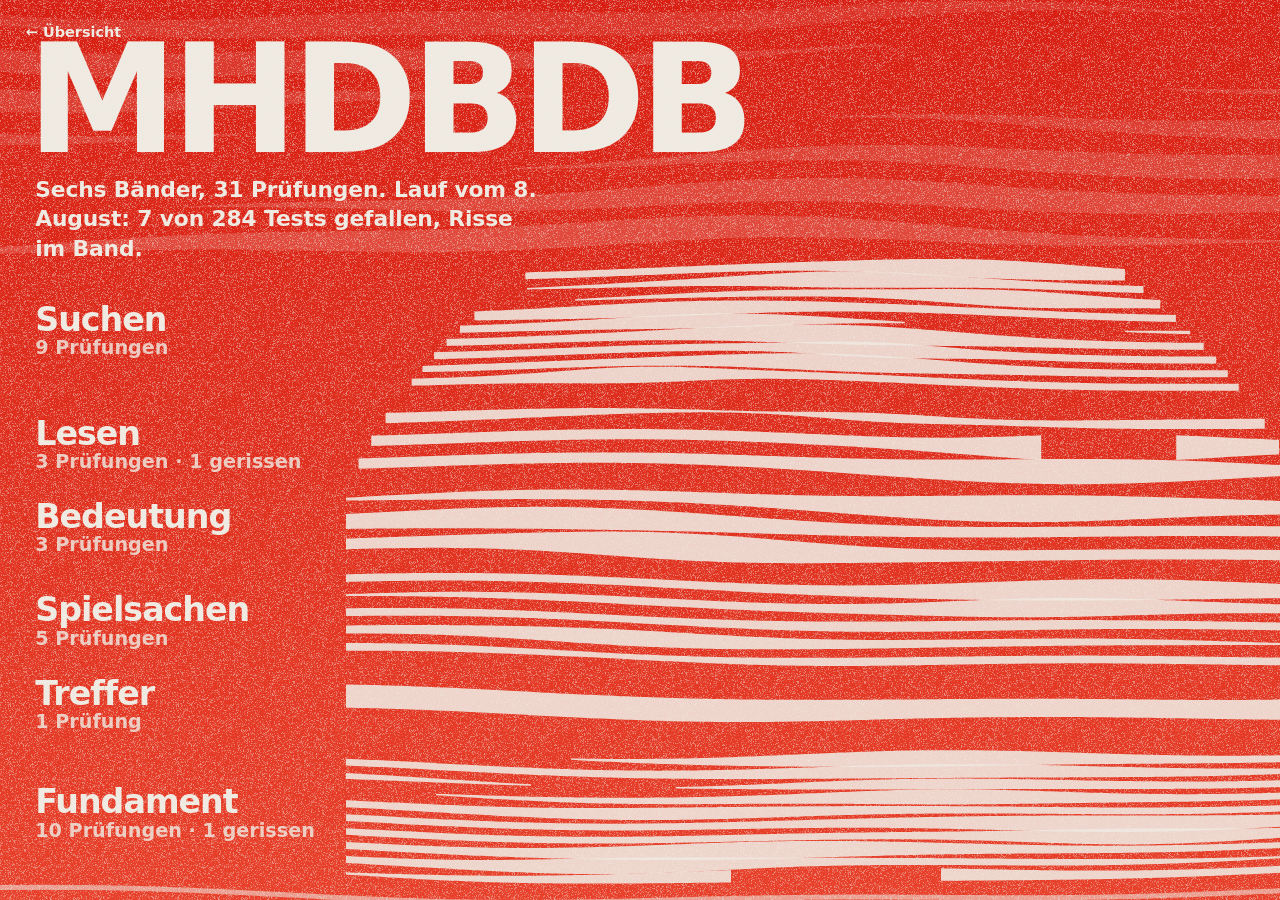
==== commit 5a320d4d: "Secure uncommitted work in progress before the repository reorganisation Co-Authored-By: Claude Opus" ====
--- a/prototype/helio-mhdbdb.html
+++ b/prototype/helio-mhdbdb.html
@@ -1,26 +1,19 @@
+<!doctype html>
+<html lang="de">
+<head>
 <meta charset="utf-8">
 <meta name="viewport" content="width=device-width, initial-scale=1">
-<html lang="de">
 <title>MHDBDB · Helio</title>
+<link rel="stylesheet" href="helio.css">
 <style>
-/* Helio: two inks only. Red ground #d81e12..#e8402a, warm off-white #efeae2.
-   Every intermediate value comes from transparency or grain, never from a third hue. */
-* { box-sizing: border-box; }
+/* page-specific: the three scenes and the focus view.
+   Colors, type and rows come from helio.css. */
 html, body { height: 100%; }
 body {
-  margin: 0;
   overflow: hidden;
-  background: #dd2c1b;
-  color: #efeae2;
-  font-family: system-ui, -apple-system, 'Segoe UI', Roboto, sans-serif;
   -webkit-user-select: none;
   user-select: none;
-  -webkit-text-size-adjust: 100%;
-}
-canvas { position: fixed; inset: 0; width: 100%; height: 100%; }
-#motiv { z-index: 0; }
-/* the grain sits above everything, so type and motif share one printed surface */
-#korn { z-index: 40; pointer-events: none; mix-blend-mode: normal; }
+}
 
 .szene {
   position: fixed;
@@ -30,84 +23,8 @@
   overflow: hidden; /* bleed: display type is cut by the frame, never shrunk to fit */
 }
 .szene.offen { display: block; }
-
-.kopf {
-  position: absolute;
-  top: clamp(1.4rem, 4vh, 3rem);
-  left: 0;
-  right: 0;
-  padding: 0 clamp(.9rem, 3vw, 2.2rem);
-  pointer-events: none;
-  z-index: 12;
-}
-.riesig {
-  margin: 0;
-  font-weight: 900;
-  letter-spacing: -.045em;
-  line-height: .84;
-  font-size: clamp(3rem, 15vw, 9.5rem);
-  margin-left: -.055em; /* optical bleed past the left edge */
-  overflow-wrap: anywhere;
-}
 .szene.kompakt .riesig { font-size: clamp(2.2rem, 8vw, 4.6rem); }
 .szene.kompakt .kopf .still { display: none; }
-/* Small type stays bold and >= 19px: off-white on this red only clears WCAG
-   at the large-text threshold (3:1), so nothing here drops below it. */
-.still {
-  margin: .7rem 0 0;
-  font-weight: 700;
-  font-size: clamp(1.2rem, 1.7vw, 1.4rem);
-  line-height: 1.35;
-  max-width: 34ch;
-  letter-spacing: -.005em;
-}
-
-.reihen { position: absolute; inset: 0; z-index: 11; pointer-events: none; }
-/* A row is the hitbox and never moves. Only the band painted beneath it travels. */
-.reihe {
-  position: absolute;
-  left: 0;
-  width: 100%;
-  min-height: 44px;
-  display: flex;
-  align-items: center;
-  padding: 0 clamp(.9rem, 3vw, 2.2rem);
-  background: none;
-  border: 0;
-  color: #efeae2;
-  font: inherit;
-  text-align: left;
-  cursor: pointer;
-  pointer-events: auto;
-}
-.reihe .spalte { display: flex; flex-direction: column; gap: .12em; }
-.reihe .wort {
-  font-weight: 900;
-  letter-spacing: -.03em;
-  line-height: 1;
-  font-size: clamp(1.15rem, 2.6vw, 2.1rem);
-  overflow-wrap: anywhere;
-}
-.reihe .zahl { font-weight: 700; font-size: 1.2rem; line-height: 1; opacity: .82; }
-.reihe:focus-visible { outline: 3px solid #efeae2; outline-offset: -5px; }
-
-.zurueck {
-  position: absolute;
-  top: clamp(.7rem, 2.4vh, 1.6rem);
-  right: clamp(.7rem, 2.4vw, 1.6rem);
-  width: 56px;
-  height: 56px;
-  z-index: 30;
-  background: none;
-  border: 0;
-  color: #efeae2;
-  font-family: inherit;
-  font-weight: 900;
-  font-size: 2rem;
-  line-height: 1;
-  cursor: pointer;
-}
-.zurueck:focus-visible { outline: 3px solid #efeae2; outline-offset: -4px; }
 
 #fok-flaeche {
   position: absolute;
@@ -141,7 +58,7 @@
   height: 13px;
   flex: 0 0 auto;
   width: var(--w);
-  background: #efeae2;
+  background: var(--tinte);
   opacity: var(--o);
 }
 #fok-stufen .txt { font-weight: 700; font-size: clamp(1.2rem, 1.6vw, 1.35rem); }
@@ -152,16 +69,6 @@
   font-size: 1.2rem;
   letter-spacing: -.01em;
 }
-.hinweis {
-  position: absolute;
-  left: clamp(.9rem, 3vw, 2.2rem);
-  right: clamp(.9rem, 3vw, 2.2rem);
-  bottom: clamp(4.6rem, 8vh, 5.4rem);
-  margin: 0;
-  max-width: none;
-  z-index: 12;
-  pointer-events: none;
-}
 #fok-nav {
   position: absolute;
   left: clamp(.5rem, 2vw, 1.6rem);
@@ -175,23 +82,27 @@
   min-height: 48px;
   background: none;
   border: 0;
-  color: #efeae2;
+  color: var(--tinte);
   font-family: inherit;
   font-weight: 900;
   font-size: 1.7rem;
   cursor: pointer;
 }
-#fok-nav button:focus-visible { outline: 3px solid #efeae2; outline-offset: -4px; }
+#fok-nav button:focus-visible { outline: 3px solid var(--tinte); outline-offset: -4px; }
 #fok-nav button[disabled] { opacity: .35; cursor: default; }
 </style>
+</head>
+<body>
 
 <canvas id="motiv" aria-hidden="true"></canvas>
 <canvas id="korn" aria-hidden="true"></canvas>
 
-<section id="uebersicht" class="szene offen" aria-label="Übersicht, sechs Bänder">
+<a class="heim" href="index.html">&#8592; &#220;bersicht</a>
+
+<section id="uebersicht" class="szene offen" aria-label="Übersicht">
   <div class="kopf">
     <h1 class="riesig">MHDBDB</h1>
-    <p class="still">Sechs Bänder, 31 Prüfungen. Bandhöhe und Banddichte tragen die Anzahl.</p>
+    <p class="still"></p>
   </div>
   <div class="reihen" id="kat-reihen"></div>
 </section>
@@ -220,211 +131,29 @@
   <button class="zurueck" id="fok-zu" aria-label="Zurück zur Kategorie">↑</button>
 </section>
 
-<script>
-const ROOMS = [
-  { wort: 'Suchen', tests: [
-    { w: 'Finden', s: 'Die Suche findet dein Wort, auch wenn du nur fast richtig liegst.', f: 'search-engine' },
-    { w: 'Vereinfachen', s: 'ô und æ werden vor jeder Suche zu o und a, überall gleich.', f: 'search-normalization' },
-    { w: 'Sechs Wege', s: 'Autoren, Werke, Wörter, Begriffe, Gattungen, Namen, alle sechs Suchen liefern.', f: 'search-with-corpus' },
-    { w: 'Genau', s: 'Markiert wird genau dein Wort, keine Wörter, die es nur enthalten.', f: 'lemma-matching' },
-    { w: 'Teile', s: 'wein findet alle Wörter, in denen wein steckt.', f: 'word-component-search' },
-    { w: 'Nähe', s: 'Zwei Wörter nah beieinander, der Abstand wird richtig gemessen.', f: 'proximity-and-resolution' },
-    { w: 'Vers', s: 'minne und herze im selben Vers finden.', f: 'multi-lemma-verse' },
-    { w: 'Doppelt', s: 'Gibt es ein Wort zweimal, gewinnt das häufigere, wechseln geht immer.', f: 'cooccurrence-ranking' },
-    { w: 'Übergabe', s: 'Springst du aus einer Liste in die Suche, kommt genau dein Wort an.', f: 'lemma-occurrence-handoff' },
-  ]},
-  { wort: 'Lesen', tests: [
-    { w: 'Leuchten', s: 'Dein gesuchtes Wort leuchtet farbig im alten Text.', f: 'reading-view' },
-    { w: 'Zählen', s: 'Alle Teile des Systems zählen die Wortpositionen exakt gleich.', f: 'position-parity' },
-    { w: 'Merken', s: 'Ein gelesener Text ist beim zweiten Mal sofort wieder da.', f: 'tei-caching' },
-  ]},
-  { wort: 'Bedeutung', tests: [
-    { w: 'Zuhause', s: 'Jedes Wort hat eine eigene Seite mit Fundstellen und Links.', f: 'lemma-page' },
-    { w: 'Blättern', s: 'Von A bis Z, und jede Stelle hat eine merkbare Adresse.', f: 'woerterbuch' },
-    { w: 'Fäden', s: 'Vom Werk zum Autor, vom Wort zum Begriff, alles verknüpft.', f: 'cross-reference-test' },
-  ]},
-  { wort: 'Spielsachen', tests: [
-    { w: 'Reime', s: 'gân reimt auf begân, muot auf guot.', f: 'rhyme-dictionary' },
-    { w: 'Enden', s: 'Eine Zählung darüber, wie Verse aufhören.', f: 'verse-ending-profile' },
-    { w: 'Namen', s: 'Wie Figuren in den Geschichten genannt werden, mit Belegen.', f: 'naming-explorer' },
-    { w: 'Einmal', s: 'Wörter, die im ganzen Korpus nur ein einziges Mal vorkommen.', f: 'hapax-legomena' },
-    { w: 'Flut', s: 'Auch riesige Begriffsmengen frieren die Seite nicht ein.', f: 'concept-distribution' },
-  ]},
-  { wort: 'Treffer', tests: [
-    { w: 'Tabelle', s: 'Treffer als Liste oder Tabelle, sortierbar, mitnehmbar, gemerkt.', f: 'results-table' },
-  ]},
-  { wort: 'Fundament', tests: [
-    { w: 'Start', s: 'Die Startseite lädt ohne Fehler, die Suche geht sofort.', f: 'main-site' },
-    { w: 'Fangen', s: 'Geht etwas schief, kommt eine Meldung, die Seite lebt weiter.', f: 'error-handling' },
-    { w: 'Laden', s: 'Der Korpus mit allen Texten lädt zuverlässig.', f: 'corpus' },
-    { w: '667', s: 'Alle 667 Texte kommen wirklich an.', f: 'playground-corpus' },
-    { w: 'Werkstatt', s: 'Der Datenbereich startet mit allen Bausteinen.', f: 'playground' },
-    { w: 'Register', s: 'Die großen Register laden schnell und vollständig.', f: 'playground-authority-index' },
-    { w: 'Rahmen', s: 'Menü und Fußzeile funktionieren auf jeder Unterseite.', f: 'site-chrome' },
-    { w: 'Daheim', s: 'Keine fremden Server, alle Bausteine liegen bei der Seite.', f: 'vendor' },
-    { w: 'Handy', s: 'Auch auf Handy und Tablet gut bedienbar.', f: 'visual-mobile-test' },
-    { w: 'Gleich', s: 'Python und JavaScript vereinfachen Wörter exakt gleich.', f: 'normalization-parity' },
-  ]},
-];
-
-/* Formal structure of every spec as a three-station process:
-   prepare → act → assert. Drawn as a band that grows to full width. */
-const STEPS = {
-  'search-engine': ['Wort tippen', 'Index befragen', 'Nächstes prüfen'],
-  'search-normalization': ['Sonderzeichen rein', 'vereinfachen', 'Gleichheit prüfen'],
-  'search-with-corpus': ['Suchart wählen', 'suchen', 'Treffer zählen'],
-  'lemma-matching': ['Text laden', 'Wort markieren', 'exakt zählen'],
-  'word-component-search': ['Wortteil tippen', 'Komposita sammeln', 'Gruppen prüfen'],
-  'proximity-and-resolution': ['zwei Wörter', 'Abstand messen', 'Fenster prüfen'],
-  'multi-lemma-verse': ['Vers-Modus an', 'minne + herze', 'Vers prüfen'],
-  'cooccurrence-ranking': ['Doppelwort tippen', 'häufigstes wählen', 'Wechsel prüfen'],
-  'lemma-occurrence-handoff': ['Liste anklicken', 'Kennung mitgeben', 'Ankunft prüfen'],
-  'reading-view': ['Text öffnen', 'Wort markieren', 'Leuchten prüfen'],
-  'position-parity': ['Python zählt', 'JavaScript zählt', 'Gleichstand prüfen'],
-  'tei-caching': ['Text laden', 'erneut öffnen', 'Speicher prüfen'],
-  'lemma-page': ['Seite laden', 'Daten prüfen', 'Links prüfen'],
-  'woerterbuch': ['Buchstabe A', 'blättern', 'Adresse prüfen'],
-  'cross-reference-test': ['Werk öffnen', 'Faden folgen', 'Ziel prüfen'],
-  'rhyme-dictionary': ['Wort geben', 'Reime scannen', 'begân finden'],
-  'verse-ending-profile': ['Korpus scannen', 'Endungen zählen', 'Tabelle prüfen'],
-  'naming-explorer': ['Werk + Figur', 'Namen sammeln', 'Belege prüfen'],
-  'hapax-legomena': ['Korpus zählen', 'Einzelne filtern', 'Fundort prüfen'],
-  'concept-distribution': ['Begriff wählen', 'aggregieren', 'flüssig bleiben'],
-  'results-table': ['suchen', 'Tabelle schalten', 'sortiert prüfen'],
-  'main-site': ['Startseite laden', 'Konsole lauschen', 'still bleiben'],
-  'error-handling': ['Fehler auslösen', 'Meldung prüfen', 'weiterleben'],
-  'corpus': ['Korpus laden', 'Struktur prüfen', 'Fortschritt sehen'],
-  'playground-corpus': ['Playground öffnen', '667 laden', 'Liste prüfen'],
-  'playground': ['Seite öffnen', 'Module prüfen', 'Speicher leeren'],
-  'playground-authority-index': ['Register laden', 'füllen', 'schnell bleiben'],
-  'site-chrome': ['Unterseite öffnen', 'Menü prüfen', 'Fußzeile prüfen'],
-  'vendor': ['Seiten scannen', 'Fremdes suchen', 'nichts finden'],
-  'visual-mobile-test': ['Handy-Maß setzen', 'rendern', 'Berührung prüfen'],
-  'normalization-parity': ['gleiche Wörter', 'beide vereinfachen', 'Gleichheit prüfen'],
-};
-
-/* ---------- real test run ----------
-   daten/testlauf.json is written by scripts/testlauf-ingest.mjs from the
-   Playwright JSON report. Without the file no view claims any state; with it,
-   a failed spec tears its band at the very spot of its swell, a flaky one
-   gets a notch. Two inks stay two inks: the break carries the meaning. */
-let LAUF = null;
-function stand(f) { return LAUF ? (LAUF.specs[f] || null) : null; }
-/* cut depth in band thicknesses: > .5 severs (failed), .35 leaves a thin
-   sharp-edged sliver (flaky), 0 keeps the band whole */
-function riss(st) { return st ? (st.gefallen ? 2.6 : st.flaky ? .35 : 0) : 0; }
-function standWort(st) {
-  if (!st) return '';
-  if (st.gefallen) return st.gefallen + ' von ' + st.gesamt + ' gefallen';
-  if (st.flaky) return 'bestanden, ' + st.flaky + ' erst im zweiten Versuch';
-  if (st.uebersprungen === st.gesamt) return 'übersprungen';
-  return st.gesamt === 1 ? 'bestanden' : 'alle ' + st.gesamt + ' bestanden';
-}
-function laufDatum() {
-  return LAUF && LAUF.lauf.start
-    ? new Date(LAUF.lauf.start).toLocaleDateString('de-AT', { day: 'numeric', month: 'long' })
-    : '';
-}
-fetch('daten/testlauf.json')
-  .then(r => (r.ok ? r.json() : null))
-  .then(d => { if (d) { LAUF = d; laufAnzeigen(); } })
-  .catch(() => {});
-
-const WEISS = '239,234,226';
-const still = matchMedia('(prefers-reduced-motion: reduce)').matches;
-const ZEIT_FEST = 41000; /* frozen frame for reduced motion, a fully valid still */
-
-/* Seeded LCG, no Math.random anywhere: the print stays identical on every load. */
-let seed = 20260808;
-function rnd() { seed = (seed * 16807) % 2147483647; return seed / 2147483647; }
-
-/* Stable per-test signature: position, amplitude and frequency of its disturbance
-   come from the spec filename, so a test always sits in the same place in its band. */
-function hash(s) {
-  let h = 2166136261;
-  for (let i = 0; i < s.length; i++) { h ^= s.charCodeAt(i); h = Math.imul(h, 16777619) >>> 0; }
-  return h;
-}
-function sig(f) {
-  const h = hash(f);
-  return {
-    pos: .22 + ((h & 255) / 255) * .62,
-    amp: .45 + (((h >> 8) & 255) / 255) * .55,
-    br: .045 + (((h >> 16) & 255) / 255) * .06,
-    ph: ((h >> 24) & 255) / 255 * 6.283,
-  };
-}
+<script type="module">
+import {
+  stillGestellt as still, ZEIT_FEST, sig, messen, kornBauen, kornWeiter, kornFuellen,
+  band, wellen, grund, datenLaden, laufLaden, lauf, stand, riss, standWort, laufDatum,
+} from './helio.js';
+
+/* Categories, tests and their three process stations come from the spec files
+   of the MHDBDB suite; the page never carries a copy of them. */
+const daten = await datenLaden('daten/mhdbdb.json');
+const ROOMS = daten ? daten.kategorien : [];
+const STEPS = daten ? daten.stufen : {};
+const GESAMT = ROOMS.reduce((a, r) => a + r.tests.length, 0);
+const ZAHLWORT = ['null', 'Ein', 'Zwei', 'Drei', 'Vier', 'Fünf', 'Sechs', 'Sieben', 'Acht', 'Neun', 'Zehn'];
+const KOPFZEILE = ROOMS.length
+  ? (ZAHLWORT[ROOMS.length] ?? ROOMS.length) + ' Bänder, ' + GESAMT + ' Prüfungen.'
+  : '';
 
 /* ---------- canvas plumbing ---------- */
 const mc = document.getElementById('motiv'), mg = mc.getContext('2d');
 const kc = document.getElementById('korn'), kg = kc.getContext('2d');
-let W = 0, H = 0, DPR = 1;
-
-function messen() {
-  DPR = Math.min(devicePixelRatio || 1, 2);
-  W = innerWidth; H = innerHeight;
-  for (const [c, g] of [[mc, mg], [kc, kg]]) {
-    c.width = Math.round(W * DPR); c.height = Math.round(H * DPR);
-    g.setTransform(DPR, 0, 0, DPR, 0, 0);
-  }
-}
-
-/* Grain tiles: monochrome speckle of the off-white, pre-rendered once and
-   cycled at a low rate so the surface lives without anything moving. */
-const KACHELN = [];
-function kornBauen() {
-  KACHELN.length = 0;
-  for (let k = 0; k < 4; k++) {
-    const t = document.createElement('canvas');
-    t.width = t.height = 168;
-    const g = t.getContext('2d');
-    const img = g.createImageData(168, 168);
-    const d = img.data;
-    for (let i = 0; i < d.length; i += 4) {
-      const v = rnd();
-      d[i] = 239; d[i + 1] = 234; d[i + 2] = 226;
-      d[i + 3] = v > .52 ? Math.round(Math.pow((v - .52) / .48, 1.6) * 128) : 0;
-    }
-    g.putImageData(img, 0, 0);
-    KACHELN.push(g.createPattern(t, 'repeat'));
-  }
-}
-let kornIdx = 0;
-function kornFuellen() {
-  kg.clearRect(0, 0, W, H);
-  kg.fillStyle = KACHELN[kornIdx];
-  kg.fillRect(0, 0, W, H);
-}
-
-/* ---------- band drawing ---------- */
-/* One band, sampled across x. Where the disturbance pinches the band shut,
-   the run breaks: the interruption is the carrier of meaning, not decoration. */
-function band(g, y, dicke, cfg) {
-  const [x0, x1] = cfg.spanne(y);
-  if (x1 - x0 < 3) return;
-  const schritt = 5;
-  let ot = [], ob = [];
-  const fertig = () => {
-    if (ot.length > 1) {
-      g.beginPath();
-      g.moveTo(ot[0][0], ot[0][1]);
-      for (let i = 1; i < ot.length; i++) g.lineTo(ot[i][0], ot[i][1]);
-      for (let i = ob.length - 1; i >= 0; i--) g.lineTo(ob[i][0], ob[i][1]);
-      g.closePath();
-      g.fill();
-    }
-    ot = []; ob = [];
-  };
-  g.fillStyle = 'rgba(' + WEISS + ',' + cfg.alpha + ')';
-  for (let x = x0; x <= x1 + schritt; x += schritt) {
-    const xx = Math.min(x, x1);
-    const o = cfg.welle(xx, y);
-    const s = cfg.stoer(xx, y);
-    const t = y - dicke / 2 + o - s, b = y + dicke / 2 + o + s;
-    if (b - t > 1.4) { ot.push([xx, t]); ob.push([xx, b]); } else fertig();
-  }
-  fertig();
-}
+let W = 0, H = 0;
+
+function messenHier() { ({ W, H } = messen([[mc, mg], [kc, kg]])); }
 
 /* ---------- layout ---------- */
 let RECTS = [];       /* current row rectangles, shared by DOM hitboxes and canvas */
@@ -460,8 +189,7 @@
   if (modus === 'uebersicht') {
     /* Height carries the count, but every band keeps a floor so no row
        falls under the 44px target. Density inside the band carries it exactly. */
-    const summe = ROOMS.reduce((a, r) => a + r.tests.length, 0);
-    for (const r of ROOMS) hoehen.push(spanne * (.5 / ROOMS.length + .5 * r.tests.length / summe));
+    for (const r of ROOMS) hoehen.push(spanne * (.5 / ROOMS.length + .5 * r.tests.length / GESAMT));
   } else {
     for (let i = 0; i < n; i++) hoehen.push(spanne / n);
   }
@@ -503,19 +231,6 @@
 }
 
 /* ---------- the motif ---------- */
-function grund(g) {
-  const lg = g.createLinearGradient(0, 0, 0, H);
-  lg.addColorStop(0, '#d81e12');
-  lg.addColorStop(1, '#e8402a');
-  g.fillStyle = lg;
-  g.fillRect(0, 0, W, H);
-}
-
-function wellen(t, k, amp, sp) {
-  return (x, y) => amp * Math.sin(x * k + t * sp + y * .006)
-                 + amp * .42 * Math.sin(x * k * 2.6 - t * sp * .7 + y * .011);
-}
-
 function himmel(g, t, oben) {
   /* faint cloud bands above the motif, the quiet part of the surface */
   const w = wellen(t, .0042, 9, .000055);
@@ -533,11 +248,12 @@
 function zeichnen(t) {
   const g = mg;
   g.clearRect(0, 0, W, H);
-  grund(g);
+  grund(g, W, H);
   const oben = RECTS.length ? RECTS[0].y0 : H * .3;
   himmel(g, t, Math.max(oben, 60));
 
   if (modus === 'uebersicht') {
+    if (!kreis) return;
     const w = wellen(t, .0036, 7, .00005);
     const spanne = (y) => {
       const dy = y - kreis.cy;
@@ -661,6 +377,11 @@
 
 /* overview rows */
 const katReihen = document.getElementById('kat-reihen');
+const kopfStill = document.querySelector('#uebersicht .kopf .still');
+kopfStill.textContent = ROOMS.length
+  ? KOPFZEILE + ' Bandhöhe und Banddichte tragen die Anzahl.'
+  : 'Keine Daten geladen.';
+if (ROOMS.length) szenen.uebersicht.setAttribute('aria-label', 'Übersicht, ' + KOPFZEILE);
 ROOMS.forEach((r, i) => {
   const b = document.createElement('button');
   b.type = 'button';
@@ -679,9 +400,8 @@
 
 /* Once the run data is there, the words say what the bands already show. */
 function laufAnzeigen() {
-  const l = LAUF.lauf;
-  document.querySelector('#uebersicht .kopf .still').textContent =
-    'Sechs Bänder, 31 Prüfungen. Lauf vom ' + laufDatum() + ': ' +
+  const l = lauf();
+  kopfStill.textContent = KOPFZEILE + ' Lauf vom ' + laufDatum() + ': ' +
     (l.gefallen ? l.gefallen + ' von ' + l.gesamt + ' Tests gefallen, Risse im Band.'
                 : 'alle ' + l.gesamt + ' Tests bestanden.');
   ROOMS.forEach((r, i) => {
@@ -699,13 +419,14 @@
 function raumOeffnen(i) {
   aktRaum = ROOMS[i];
   document.getElementById('kat-wort').textContent = aktRaum.wort;
-  const kaputt = LAUF
+  const gelaufen = lauf();
+  const kaputt = gelaufen
     ? aktRaum.tests.filter(tt => { const st = stand(tt.f); return st && st.gefallen; }).length
     : 0;
   document.getElementById('kat-still').textContent =
     zahlwort(aktRaum.tests.length) + ' als Störungen im Band. ' +
-    (LAUF ? (kaputt ? (kaputt === 1 ? 'Eine ist gefallen, ihr Band reißt.' : kaputt + ' sind gefallen, ihre Bänder reißen.')
-                    : 'Alle bestanden.') + ' ' : '') +
+    (gelaufen ? (kaputt ? (kaputt === 1 ? 'Eine ist gefallen, ihr Band reißt.' : kaputt + ' sind gefallen, ihre Bänder reißen.')
+                        : 'Alle bestanden.') + ' ' : '') +
     'Antippen für den einzelnen Test.';
   testReihen.innerHTML = '';
   aktRaum.tests.forEach((t, k) => {
@@ -795,8 +516,8 @@
   if (ts - letzt > 60) { letzt = ts; zeichnen(ts); }
   if (ts - kornLetzt > 200) {
     kornLetzt = ts;
-    kornIdx = (kornIdx + 1) % KACHELN.length;
-    kornFuellen();
+    kornWeiter();
+    kornFuellen(kg, W, H);
   }
   requestAnimationFrame(tick);
 }
@@ -805,14 +526,18 @@
 addEventListener('resize', () => {
   clearTimeout(resizeTimer);
   resizeTimer = setTimeout(() => {
-    messen(); kornFuellen(); layouten(); neuZeichnen();
+    messenHier(); kornFuellen(kg, W, H); layouten(); neuZeichnen();
   }, 120);
 });
 
-messen();
+messenHier();
 kornBauen();
-kornFuellen();
+kornFuellen(kg, W, H);
 layouten();
 if (still) zeichnen(ZEIT_FEST); else requestAnimationFrame(tick);
+
+/* the real run arrives late and only sharpens what is already drawn */
+laufLaden('daten/testlauf.json').then(d => { if (d) laufAnzeigen(); });
 </script>
-<a href="index.html" style="position:fixed;top:10px;left:14px;z-index:99;font-family:system-ui,sans-serif;font-size:.9rem;font-weight:700;color:#efeae2;text-decoration:none;padding:10px 12px;min-height:44px;display:flex;align-items:center;">&#8592; &#220;bersicht</a>
+</body>
+</html>
--- a/prototype/helio.css
+++ b/prototype/helio.css
@@ -0,0 +1,140 @@
+/* Helio, shared surface of the day pages.
+   Two inks only, a red ground and a warm off-white. Every intermediate value
+   comes from transparency or grain, never from a third hue. Raw hex values
+   appear here once, in the token block; components use var(). */
+
+:root {
+  --grund-oben: #d81e12;
+  --grund-unten: #e8402a;
+  --grund: #dd2c1b;
+  --tinte: #efeae2;
+}
+
+* { box-sizing: border-box; }
+
+body {
+  margin: 0;
+  background: var(--grund);
+  color: var(--tinte);
+  font-family: system-ui, -apple-system, 'Segoe UI', Roboto, sans-serif;
+  -webkit-text-size-adjust: 100%;
+}
+
+/* Canvas layering: the motif lies under everything, the grain above it, so
+   ground, motif and type read as one printed surface. */
+#motiv, #korn { position: fixed; inset: 0; width: 100%; height: 100%; }
+#motiv { z-index: 0; }
+#korn { z-index: 40; pointer-events: none; mix-blend-mode: normal; }
+
+/* ---------- typography ---------- */
+
+.kopf {
+  position: absolute;
+  top: clamp(1.4rem, 4vh, 3rem);
+  left: 0;
+  right: 0;
+  padding: 0 clamp(.9rem, 3vw, 2.2rem);
+  pointer-events: none;
+  z-index: 12;
+}
+
+.riesig {
+  margin: 0;
+  font-weight: 900;
+  letter-spacing: -.045em;
+  line-height: .84;
+  font-size: clamp(3rem, 15vw, 9.5rem);
+  margin-left: -.055em; /* optical bleed past the left edge */
+  overflow-wrap: anywhere;
+}
+
+/* Small type stays bold and >= 19px: off-white on this red only clears WCAG
+   at the large-text threshold (3:1), so nothing here drops below it. */
+.still {
+  margin: .7rem 0 0;
+  font-weight: 700;
+  font-size: clamp(1.2rem, 1.7vw, 1.4rem);
+  line-height: 1.35;
+  max-width: 34ch;
+  letter-spacing: -.005em;
+}
+
+.hinweis {
+  position: absolute;
+  left: clamp(.9rem, 3vw, 2.2rem);
+  right: clamp(.9rem, 3vw, 2.2rem);
+  bottom: clamp(4.6rem, 8vh, 5.4rem);
+  margin: 0;
+  max-width: none;
+  z-index: 12;
+  pointer-events: none;
+}
+
+/* ---------- rows ---------- */
+
+.reihen { position: absolute; inset: 0; z-index: 11; pointer-events: none; }
+
+/* A row is the hitbox and never moves. Only the band painted beneath it travels. */
+.reihe {
+  position: absolute;
+  left: 0;
+  width: 100%;
+  min-height: 44px;
+  display: flex;
+  align-items: center;
+  padding: 0 clamp(.9rem, 3vw, 2.2rem);
+  background: none;
+  border: 0;
+  color: var(--tinte);
+  font: inherit;
+  text-align: left;
+  cursor: pointer;
+  pointer-events: auto;
+}
+.reihe .spalte { display: flex; flex-direction: column; gap: .12em; }
+.reihe .wort {
+  font-weight: 900;
+  letter-spacing: -.03em;
+  line-height: 1;
+  font-size: clamp(1.15rem, 2.6vw, 2.1rem);
+  overflow-wrap: anywhere;
+}
+.reihe .zahl { font-weight: 700; font-size: 1.2rem; line-height: 1; opacity: .82; }
+.reihe:focus-visible { outline: 3px solid var(--tinte); outline-offset: -5px; }
+
+/* ---------- navigation ---------- */
+
+.zurueck {
+  position: absolute;
+  top: clamp(.7rem, 2.4vh, 1.6rem);
+  right: clamp(.7rem, 2.4vw, 1.6rem);
+  width: 56px;
+  height: 56px;
+  z-index: 30;
+  background: none;
+  border: 0;
+  color: var(--tinte);
+  font-family: inherit;
+  font-weight: 900;
+  font-size: 2rem;
+  line-height: 1;
+  cursor: pointer;
+}
+.zurueck:focus-visible { outline: 3px solid var(--tinte); outline-offset: -4px; }
+
+/* the way back to the overview, top left on every page */
+.heim {
+  position: fixed;
+  top: 10px;
+  left: 14px;
+  z-index: 99;
+  min-height: 44px;
+  display: flex;
+  align-items: center;
+  padding: 10px 12px;
+  font-size: .9rem;
+  font-weight: 700;
+  color: var(--tinte);
+  text-decoration: none;
+}
+.heim:focus-visible { outline: 3px solid var(--tinte); outline-offset: -4px; }
